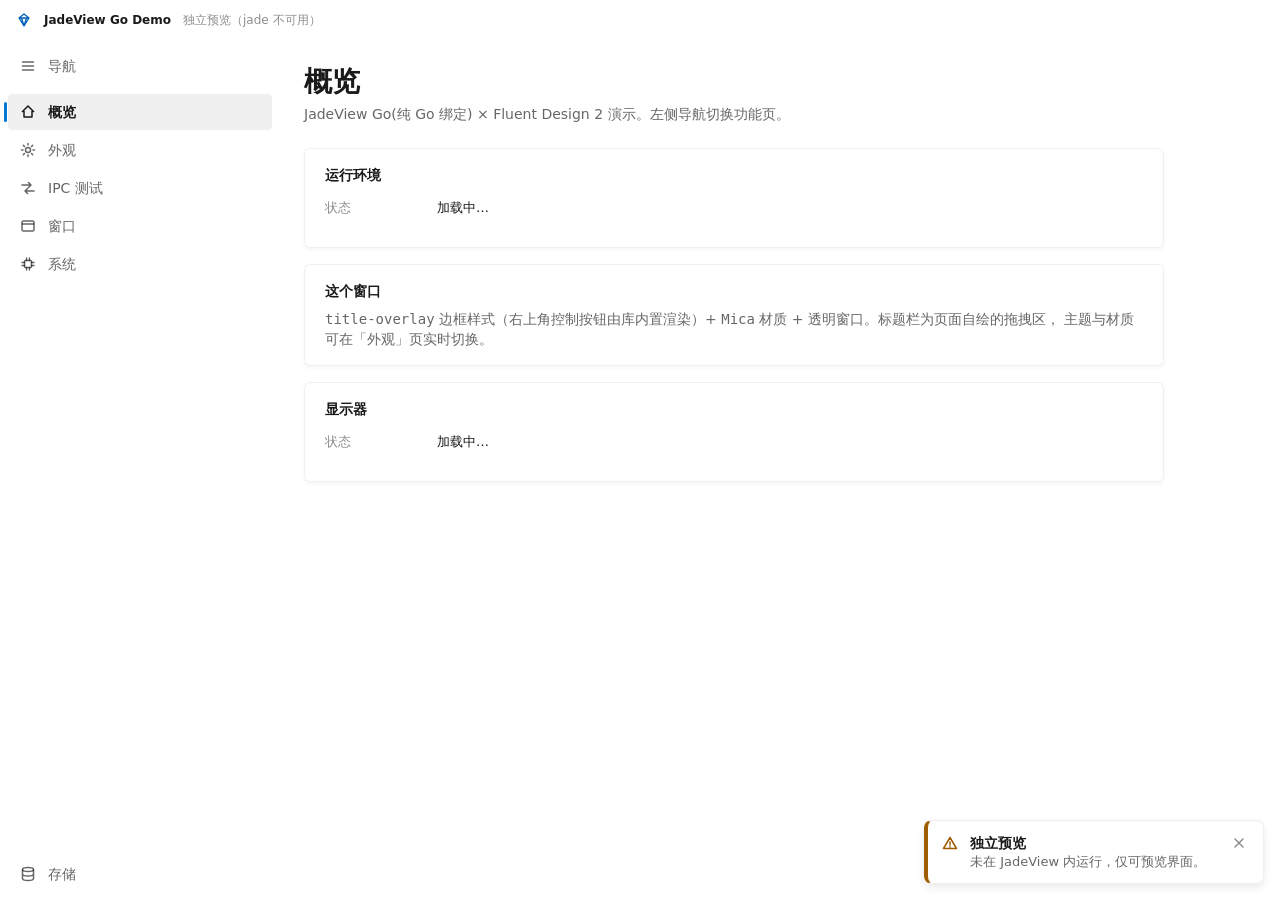
==== example/site/index.html @ f2721767 "Refactor Windows to pure Go implementation, drop cgo dependency Major architectural change: Windows " ====
<!DOCTYPE html>
<html lang="zh-CN">
<head>
<meta charset="UTF-8">
<meta name="viewport" content="width=device-width, initial-scale=1.0">
<title>JadeView Go Demo</title>
<link rel="stylesheet" href="fluent.css">
</head>
<body>
<!-- SVG 图标库（Fluent 风格线性图标，16px / 1.5px 描边 / currentColor，§5 禁用 Emoji） -->
<svg width="0" height="0" style="position:absolute" aria-hidden="true">
  <defs>
    <g id="i-logo"><path d="M3 6 L8 2 L13 6 L8 14 Z M3 6 H13 M8 14 L5.5 6 M8 14 L10.5 6"/></g>
    <g id="i-menu"><path d="M2.5 4 H13.5 M2.5 8 H13.5 M2.5 12 H13.5"/></g>
    <g id="i-home"><path d="M2 8 L8 2 L14 8 M4 7 V13 H12 V7"/></g>
    <g id="i-brush"><circle cx="8" cy="8" r="2.5"/><path d="M8 1.5 V3 M8 13 V14.5 M1.5 8 H3 M13 8 H14.5 M3.4 3.4 L4.5 4.5 M11.5 11.5 L12.6 12.6 M12.6 3.4 L11.5 4.5 M4.5 11.5 L3.4 12.6"/></g>
    <g id="i-ipc"><path d="M2 5 H11 M8.5 2.5 L11 5 L8.5 7.5 M14 11 H5 M7.5 8.5 L5 11 L7.5 13.5"/></g>
    <g id="i-window"><rect x="2" y="3" width="12" height="10" rx="1.5"/><path d="M2 6 H14"/></g>
    <g id="i-chip"><rect x="4.5" y="4.5" width="7" height="7" rx="1"/><path d="M6.5 4.5 V2 M9.5 4.5 V2 M6.5 14 V11.5 M9.5 14 V11.5 M4.5 6.5 H2 M4.5 9.5 H2 M14 6.5 H11.5 M14 9.5 H11.5"/></g>
    <g id="i-db"><ellipse cx="8" cy="3.5" rx="5.5" ry="2"/><path d="M2.5 3.5 V12.5 C2.5 13.6 5 14.5 8 14.5 C11 14.5 13.5 13.6 13.5 12.5 V3.5 M2.5 8 C2.5 9.1 5 10 8 10 C11 10 13.5 9.1 13.5 8"/></g>
    <g id="i-close"><path d="M4 4 L12 12 M12 4 L4 12"/></g>
    <g id="i-info"><circle cx="8" cy="8" r="6.25"/><path d="M8 7.5 V11 M8 5.2 V5.4"/></g>
    <g id="i-check"><circle cx="8" cy="8" r="6.25"/><path d="M5 8.2 L7.2 10.4 L11 6"/></g>
    <g id="i-warn"><path d="M8 2.5 L14.5 13.5 H1.5 Z M8 7 V10 M8 11.8 V12"/></g>
    <g id="i-error"><circle cx="8" cy="8" r="6.25"/><path d="M5.6 5.6 L10.4 10.4 M10.4 5.6 L5.6 10.4"/></g>
  </defs>
</svg>

<div id="app">
  <!-- 标题栏：内容自绘，右上角 146px 留给库内置的 最小化/最大化/关闭 -->
  <header class="title-bar">
    <svg class="icon logo" viewBox="0 0 16 16" fill="none" stroke="currentColor" stroke-width="1.3" stroke-linejoin="round"><use href="#i-logo"/></svg>
    <span class="app-name">JadeView Go Demo</span>
    <span class="app-sub" id="titleSub">Fluent Design · 纯 Go 绑定</span>
  </header>

  <div class="main">
    <!-- NavigationView -->
    <nav class="nav" id="nav" role="tablist" aria-orientation="vertical">
      <div class="nav-indicator" id="navInd"></div>
      <button class="nav-item nav-hamburger" id="hamburger" title="展开/收缩导航" aria-label="展开或收缩导航">
        <svg class="icon" viewBox="0 0 16 16" fill="none" stroke="currentColor" stroke-width="1.5" stroke-linecap="round"><use href="#i-menu"/></svg>
        <span class="label">导航</span>
      </button>
      <button class="nav-item active" data-page="overview" role="tab" aria-selected="true" title="概览">
        <svg class="icon" viewBox="0 0 16 16" fill="none" stroke="currentColor" stroke-width="1.5" stroke-linejoin="round"><use href="#i-home"/></svg>
        <span class="label">概览</span>
      </button>
      <button class="nav-item" data-page="appearance" role="tab" aria-selected="false" title="外观">
        <svg class="icon" viewBox="0 0 16 16" fill="none" stroke="currentColor" stroke-width="1.5" stroke-linecap="round"><use href="#i-brush"/></svg>
        <span class="label">外观</span>
      </button>
      <button class="nav-item" data-page="ipc" role="tab" aria-selected="false" title="IPC 测试">
        <svg class="icon" viewBox="0 0 16 16" fill="none" stroke="currentColor" stroke-width="1.5" stroke-linecap="round" stroke-linejoin="round"><use href="#i-ipc"/></svg>
        <span class="label">IPC 测试</span>
      </button>
      <button class="nav-item" data-page="window" role="tab" aria-selected="false" title="窗口">
        <svg class="icon" viewBox="0 0 16 16" fill="none" stroke="currentColor" stroke-width="1.5"><use href="#i-window"/></svg>
        <span class="label">窗口</span>
      </button>
      <button class="nav-item" data-page="system" role="tab" aria-selected="false" title="系统">
        <svg class="icon" viewBox="0 0 16 16" fill="none" stroke="currentColor" stroke-width="1.5" stroke-linecap="round"><use href="#i-chip"/></svg>
        <span class="label">系统</span>
      </button>
      <div class="nav-spacer"></div>
      <button class="nav-item" data-page="storage" role="tab" aria-selected="false" title="存储">
        <svg class="icon" viewBox="0 0 16 16" fill="none" stroke="currentColor" stroke-width="1.5"><use href="#i-db"/></svg>
        <span class="label">存储</span>
      </button>
    </nav>

    <!-- 内容区 -->
    <main class="content" id="content">

      <!-- 概览 -->
      <section class="page active stagger" id="page-overview">
        <h1>概览</h1>
        <p class="lead">JadeView Go(纯 Go 绑定) × Fluent Design 2 演示。左侧导航切换功能页。</p>
        <div class="card">
          <p class="card-title">运行环境</p>
          <dl class="kv" id="sysinfoKv"><dt>状态</dt><dd>加载中…</dd></dl>
        </div>
        <div class="card">
          <p class="card-title">这个窗口</p>
          <p style="margin:0;color:var(--text-2)">
            <code>title-overlay</code> 边框样式（右上角控制按钮由库内置渲染）+
            <code>Mica</code> 材质 + 透明窗口。标题栏为页面自绘的拖拽区，
            主题与材质可在「外观」页实时切换。
          </p>
        </div>
        <div class="card">
          <p class="card-title">显示器</p>
          <dl class="kv" id="displayKv"><dt>状态</dt><dd>加载中…</dd></dl>
        </div>
      </section>

      <!-- 外观 -->
      <section class="page" id="page-appearance">
        <h1>外观</h1>
        <p class="lead">颜色模式、窗口材质与缩放，全部实时生效。</p>

        <div class="card">
          <p class="card-title">颜色模式</p>
          <div class="seg" id="segTheme" role="tablist" aria-label="颜色模式">
            <div class="seg-ind"></div>
            <button role="tab" data-v="light">浅色</button>
            <button role="tab" data-v="dark">深色</button>
            <button role="tab" data-v="system" aria-selected="true">跟随系统</button>
          </div>
          <p class="hint">调用 set_window_theme 切换窗口主题；标题栏控制按钮图标色经 set_titlebar_overlay_style 同步。</p>
        </div>

        <div class="card">
          <p class="card-title">窗口材质（Backdrop）</p>
          <div class="mat-grid" id="matList" role="radiogroup" aria-label="窗口材质">
            <button class="mat" data-v="mica" aria-pressed="true">
              <span class="swatch sw-mica" aria-hidden="true"></span>
              <span class="mat-text"><b>Mica</b><span>云母：从壁纸取色，窗口主背景（推荐）</span></span>
              <span class="radio" aria-hidden="true"></span>
            </button>
            <button class="mat" data-v="micaAlt" aria-pressed="false">
              <span class="swatch sw-micaAlt" aria-hidden="true"></span>
              <span class="mat-text"><b>Mica Alt</b><span>云母变体：色调更深，适合侧边栏/分区</span></span>
              <span class="radio" aria-hidden="true"></span>
            </button>
            <button class="mat" data-v="acrylic" aria-pressed="false">
              <span class="swatch sw-acrylic" aria-hidden="true"></span>
              <span class="mat-text"><b>Acrylic</b><span>亚克力：实时高斯模糊，通透感最强</span></span>
              <span class="radio" aria-hidden="true"></span>
            </button>
            <button class="mat" data-v="none" aria-pressed="false">
              <span class="swatch sw-none" aria-hidden="true"></span>
              <span class="mat-text"><b>纯色</b><span>实色底：最低开销，随明暗主题换色</span></span>
              <span class="radio" aria-hidden="true"></span>
            </button>
          </div>
          <p class="hint">材质走 set_window_backdrop（Windows 11 DWM）；纯色走 set_window_background_color。</p>
        </div>

        <div class="card">
          <p class="card-title">页面缩放</p>
          <div class="seg" id="segZoom" role="tablist" aria-label="页面缩放">
            <div class="seg-ind"></div>
            <button role="tab" data-v="0.8">80%</button>
            <button role="tab" data-v="1" aria-selected="true">100%</button>
            <button role="tab" data-v="1.25">125%</button>
            <button role="tab" data-v="1.5">150%</button>
          </div>
          <p class="hint">调用 set_webview_zoom（不硬改字号）。</p>
        </div>
      </section>

      <!-- IPC 测试 -->
      <section class="page" id="page-ipc">
        <h1>IPC 测试</h1>
        <p class="lead">前端 jade.invoke ⇄ Go RegisterIPCHandler 双向通信测试台。</p>

        <div class="ipc-grid">
          <div class="ipc-left">
            <div class="card">
              <p class="card-title">前端 → 宿主（invoke）</p>
              <div class="field">
                <label for="ipcChannel">通道</label>
                <input class="input" id="ipcChannel" value="ipc-echo" list="chList" spellcheck="false">
                <datalist id="chList">
                  <option value="ipc-echo"></option><option value="sysinfo"></option>
                  <option value="displays"></option><option value="ntp"></option>
                  <option value="bounds"></option><option value="hwnd"></option>
                  <option value="yaml-all"></option><option value="clip-read"></option>
                </datalist>
              </div>
              <div class="field">
                <label for="ipcPayload">payload（JSON）</label>
                <textarea class="input" id="ipcPayload" spellcheck="false">{"msg":"你好 JadeView","n":42}</textarea>
              </div>
              <div class="row">
                <button class="btn accent" id="btnInvoke">发送</button>
                <span class="lat">往返耗时 <b id="lastLat">—</b></span>
              </div>
              <p class="hint">payload 原样送达 Go 处理器；通道可下拉选常用项或手输任意通道名。</p>
            </div>

            <div class="card">
              <p class="card-title">宿主 → 前端（推送）</p>
              <div class="field">
                <label>消息推送（send_ipc_message → jade.on）</label>
                <div class="row"><button class="btn" data-inv="ipc-push">连发 3 条推送（间隔 400ms）</button></div>
              </div>
              <div class="field" style="margin-bottom:0">
                <label>Toast 契约（§12：error 不自动消失）</label>
                <div class="row">
                  <button class="btn" data-toast="info">info</button>
                  <button class="btn" data-toast="success">success</button>
                  <button class="btn" data-toast="warning">warning</button>
                  <button class="btn" data-toast="error">error</button>
                </div>
              </div>
            </div>
          </div>

          <div class="card ipc-logcard">
            <div class="log-head">
              <p class="card-title" style="margin:0">通信日志</p>
              <button class="btn" id="btnClearLog" style="height:26px;padding:0 10px;font-size:12px">清空</button>
            </div>
            <!-- log-fill 占位定高，.log 绝对定位填充：内容再多也只在内部滚动，不撑高卡片 -->
            <div class="log-fill">
              <div class="log" id="ipcLog" role="log" aria-live="polite"></div>
            </div>
          </div>
        </div>
      </section>

      <!-- 窗口 -->
      <section class="page" id="page-window">
        <h1>窗口</h1>
        <p class="lead">窗口状态控制与查询（结果经 Toast 反馈）。</p>

        <div class="card">
          <p class="card-title">状态</p>
          <div class="switch-row" style="margin-bottom:var(--sp-m)">
            <label class="switch">
              <input type="checkbox" id="swTop" aria-label="窗口置顶">
              <span class="track"></span><span class="knob"></span>
            </label>
            <span>窗口置顶</span>
          </div>
          <div class="row">
            <button class="btn" data-inv="minimize">最小化</button>
            <button class="btn" data-inv="fullscreen">全屏切换</button>
            <button class="btn" data-inv="flash">任务栏闪烁</button>
            <button class="btn" data-inv="devtools">开/关 DevTools</button>
          </div>
        </div>

        <div class="card">
          <p class="card-title">查询</p>
          <div class="row">
            <button class="btn" data-inv="bounds">窗口边界</button>
            <button class="btn" data-inv="hwnd">句柄 ⇄ 窗口ID</button>
          </div>
        </div>
      </section>

      <!-- 系统 -->
      <section class="page" id="page-system">
        <h1>系统</h1>
        <p class="lead">系统对话框、通知、剪贴板与 NTP 网络时间。</p>

        <div class="card">
          <p class="card-title">对话框 / 通知（异步回调桥）</p>
          <div class="row">
            <button class="btn" data-inv="open-file">打开文件</button>
            <button class="btn" data-inv="save-file">保存文件</button>
            <button class="btn" data-inv="msgbox">消息框</button>
            <button class="btn" data-inv="notify">系统通知</button>
          </div>
          <p class="hint">对话框结果由 Go 异步回调经 dialog-result 推回，见「IPC 测试」页日志或 Toast。</p>
        </div>

        <div class="card">
          <p class="card-title">剪贴板 / 时间</p>
          <div class="row">
            <button class="btn" data-inv="clip-write">写入剪贴板</button>
            <button class="btn" data-inv="clip-read">读取剪贴板</button>
            <button class="btn" data-inv="ntp">NTP 网络时间</button>
          </div>
        </div>
      </section>

      <!-- 存储 -->
      <section class="page" id="page-storage">
        <h1>存储</h1>
        <p class="lead">YAML 持久化（存于 data_directory，防路径穿越、原子写入）。</p>

        <div class="card">
          <p class="card-title">demo.yaml</p>
          <div class="row">
            <button class="btn accent" data-inv="yaml-set">写入示例数据</button>
            <button class="btn" data-inv="yaml-get">读取 app.name</button>
            <button class="btn" data-inv="yaml-all">读取全部</button>
          </div>
          <div class="log" id="yamlOut" style="height:120px;margin-top:var(--sp-m)"></div>
        </div>
      </section>

    </main>
  </div>
</div>

<!-- Toast 容器（右下角堆叠，error 用 assertive） -->
<div id="toasts" role="status" aria-live="polite"></div>

<script src="app.js"></script>
</body>
</html>
---- example/site/fluent.css ----
/* ============ Fluent 2 Tokens（DESIGN.md §3/§6/§10/§11） ============ */
:root {
  /* Light 语义色 */
  --bg-solid: #F3F3F3;
  --text-1: #1A1A1A;
  --text-2: rgba(0,0,0,0.6);
  --text-3: rgba(0,0,0,0.45);
  --text-disabled: rgba(0,0,0,0.36);
  --fill-subtle: rgba(0,0,0,0.04);
  --fill-secondary: rgba(0,0,0,0.06);
  --card: rgba(255,255,255,0.7);
  --layer: rgba(255,255,255,0.5);
  --stroke: rgba(0,0,0,0.06);
  --divider: rgba(0,0,0,0.08);
  --accent: #0078D4;
  --accent-text: #005FB8;      /* 正文链接/小字强调（对比度 ≥4.5:1） */
  --accent-hover: #429CE3;
  --accent-pressed: #005A9E;
  --on-accent: #FFFFFF;
  --success: #0F7B0F;
  --caution: #9D5D00;
  --critical: #C42B1C;
  --acrylic: rgba(255,255,255,0.7);
  --mica-fallback: rgba(243,243,243,0.9);
  /* 间距（4px 网格） */
  --sp-xs: 4px; --sp-s: 8px; --sp-m: 12px; --sp-l: 16px; --sp-xl: 24px; --sp-xxl: 32px;
  /* 阴影（Elevation） */
  --shadow-2: 0 2px 4px rgba(0,0,0,0.04);
  --shadow-8: 0 4px 8px rgba(0,0,0,0.08), 0 0 2px rgba(0,0,0,0.06);
  --shadow-16: 0 8px 16px rgba(0,0,0,0.12), 0 0 2px rgba(0,0,0,0.06);
  /* 缓动（Fluent 2） */
  --fluent-decelerate: cubic-bezier(0.1, 0.9, 0.2, 1);
  --fluent-accelerate: cubic-bezier(0.9, 0.1, 1, 0.2);
  --fluent-standard:   cubic-bezier(0.8, 0, 0.2, 1);
  --fluent-point:      cubic-bezier(0.55, 0.55, 0, 1);
}
:root[data-theme="dark"] {
  --bg-solid: #202020;
  --text-1: #FFFFFF;
  --text-2: rgba(255,255,255,0.79);
  --text-3: rgba(255,255,255,0.54);
  --text-disabled: rgba(255,255,255,0.36);
  --fill-subtle: rgba(255,255,255,0.06);
  --fill-secondary: rgba(255,255,255,0.08);
  --card: rgba(255,255,255,0.05);
  --layer: rgba(58,58,58,0.3);
  --stroke: rgba(255,255,255,0.07);
  --divider: rgba(255,255,255,0.08);
  --accent: #4CC2FF;
  --accent-text: #4CC2FF;
  --accent-hover: #62CDFF;
  --accent-pressed: #0093F9;
  --on-accent: #1A1A1A;
  --success: #6CCB5F;
  --caution: #FCE100;
  --critical: #FF99A4;
  --acrylic: rgba(32,32,32,0.65);
  --mica-fallback: rgba(32,32,32,0.9);
}

/* ============ 基础 ============ */
* { box-sizing: border-box; }
html, body { height: 100%; margin: 0; overflow: hidden; }
body {
  font-family: 'Segoe UI Variable', 'Segoe UI', system-ui, sans-serif;
  font-size: 14px; line-height: 20px;
  color: var(--text-1);
  background: transparent;                 /* 透出 Mica 材质 */
  user-select: none;
}
:root[data-backdrop="none"] body { background: var(--bg-solid); }

/* 键盘焦点框（仅 :focus-visible，鼠标点击不显示） */
:focus-visible { outline: 2px solid var(--text-1); outline-offset: 2px; border-radius: 4px; }
:focus:not(:focus-visible) { outline: none; }

/* Win11 细滚动条 */
::-webkit-scrollbar { width: 6px; height: 6px; }
::-webkit-scrollbar-thumb { background: var(--text-3); border-radius: 3px; }
::-webkit-scrollbar-track { background: transparent; }

/* 减弱动效（无障碍） */
@media (prefers-reduced-motion: reduce) {
  *, *::before, *::after {
    animation-duration: 0.01ms !important;
    animation-iteration-count: 1 !important;
    transition-duration: 0.01ms !important;
  }
}

.icon { width: 16px; height: 16px; flex: 0 0 auto; color: currentColor; }

/* ============ 布局骨架 ============ */
#app { display: grid; grid-template-rows: 40px 1fr; height: 100%; }

/* --- 标题栏（title-overlay：右上角 146px 留给库内置控制按钮） --- */
.title-bar {
  display: flex; align-items: center; gap: var(--sp-m);
  padding: 0 146px 0 var(--sp-l);
  app-region: drag; -webkit-app-region: drag;
}
.title-bar .logo { color: var(--accent-text); }
.title-bar .app-name { font-size: 12px; font-weight: 600; }
.title-bar .app-sub  { font-size: 12px; color: var(--text-3); }
html[data-inactive] .title-bar .app-name { color: var(--text-2); }   /* 非激活态变暗 */
html[data-inactive] .title-bar .logo { filter: saturate(0.6); opacity: .7; }

.main { display: grid; grid-template-columns: auto 1fr; min-height: 0; }

/* --- NavigationView（§9 / §11.7） --- */
.nav {
  position: relative; width: 280px; padding: var(--sp-s);
  display: flex; flex-direction: column; gap: 2px;
  transition: width 250ms var(--fluent-standard);
}
.nav[data-collapsed] { width: 48px; padding: var(--sp-s) 4px; }
.nav-indicator {
  position: absolute; top: 0; left: 4px; width: 3px; border-radius: 2px;
  background: var(--accent);
  transition: transform 250ms var(--fluent-point), height 250ms var(--fluent-point);
}
.nav-item {
  display: flex; align-items: center; gap: var(--sp-m);
  height: 36px; padding: 0 var(--sp-m); border: none; border-radius: 4px;
  background: transparent; color: var(--text-2); font: inherit;
  cursor: pointer; white-space: nowrap; overflow: hidden;
  transition: background 83ms var(--fluent-decelerate);
}
.nav-item:hover  { background: var(--fill-subtle); color: var(--text-1); }
.nav-item:active { background: var(--fill-secondary); }
.nav-item.active { background: var(--fill-secondary); color: var(--text-1); font-weight: 600; }
.nav-item .label { opacity: 1; transition: opacity 150ms var(--fluent-decelerate); }
.nav[data-collapsed] .label { opacity: 0; pointer-events: none; }
.nav-hamburger { margin-bottom: var(--sp-s); }
.nav-spacer { flex: 1; }

/* --- 内容区 --- */
.content { min-width: 0; overflow-y: auto; padding: var(--sp-xl) var(--sp-xl) var(--sp-xxl); }
.page { display: none; max-width: 860px; }
.page.active { display: block; animation: page-entrance 250ms var(--fluent-decelerate); }
@keyframes page-entrance { from { opacity: 0; transform: translateY(28px); } to { opacity: 1; transform: none; } }

.page h1 { font-size: 28px; line-height: 36px; font-weight: 600; margin: 0 0 var(--sp-xs); }
.page .lead { color: var(--text-2); margin: 0 0 var(--sp-xl); }
h2.sec { font-size: 20px; line-height: 28px; font-weight: 600; margin: var(--sp-xl) 0 var(--sp-m); }

/* --- Card / Layer（图层系统 §3） --- */
.card {
  background: var(--card); border: 1px solid var(--stroke); border-radius: 6px;
  box-shadow: var(--shadow-2); padding: var(--sp-l) 20px; margin-bottom: var(--sp-l);
}
.card .card-title { font-weight: 600; margin: 0 0 var(--sp-s); }
.card .hint { font-size: 12px; line-height: 16px; color: var(--text-3); margin-top: var(--sp-s); }
.stagger .card { animation: item-in 200ms var(--fluent-decelerate) both; }
.stagger .card:nth-child(1) { animation-delay: 0ms; }
.stagger .card:nth-child(2) { animation-delay: 40ms; }
.stagger .card:nth-child(3) { animation-delay: 80ms; }
.stagger .card:nth-child(4) { animation-delay: 120ms; }
@keyframes item-in { from { opacity: 0; transform: translateY(12px); } to { opacity: 1; transform: none; } }

.row  { display: flex; flex-wrap: wrap; gap: var(--sp-s); align-items: center; }
.kv   { display: grid; grid-template-columns: 96px 1fr; gap: var(--sp-xs) var(--sp-l); font-size: 13px; }
.kv dt { color: var(--text-3); } .kv dd { margin: 0; user-select: text; }

/* --- Button（32px / 4px 圆角 / 底边加深 / 四态） --- */
.btn {
  display: inline-flex; align-items: center; gap: var(--sp-s);
  height: 32px; padding: 0 var(--sp-m); border-radius: 4px;
  border: 1px solid var(--stroke); border-bottom-color: rgba(0,0,0,0.16);
  background: var(--card); color: var(--text-1); font: inherit; cursor: pointer;
  transition: background 83ms var(--fluent-decelerate);
}
/* 深色下暗色底边会隐形：翻转为浅色高光边（WinUI 深色主题的立体边做法） */
:root[data-theme="dark"] .btn {
  border-color: rgba(255,255,255,0.07);
  border-bottom-color: rgba(255,255,255,0.16);
}
.btn:hover  { background: var(--fill-subtle); }
.btn:active { background: var(--fill-secondary); }
.btn:active > * { opacity: .8; }             /* 独立按钮：按下内容轻微降透明 */
.btn:disabled { color: var(--text-disabled); cursor: not-allowed; box-shadow: none; }
.btn.accent {
  background: var(--accent); border-color: transparent; color: var(--on-accent); font-weight: 600;
}
.btn.accent:hover  { background: var(--accent-hover); }
.btn.accent:active { background: var(--accent-pressed); }

/* --- TextBox --- */
.input, textarea.input {
  height: 32px; padding: 0 var(--sp-s); border-radius: 4px;
  border: 1px solid var(--stroke); border-bottom: 1px solid var(--text-3);
  background: var(--card); color: var(--text-1); font: inherit;
  user-select: text;
}
textarea.input { height: auto; min-height: 64px; padding: 6px var(--sp-s); resize: vertical; font-family: Consolas, ui-monospace, monospace; font-size: 13px; }
.input:focus { border-bottom: 2px solid var(--accent); outline: none; }

/* --- 分段控件 SelectorBar（§6.8 B：共享药丸滑动） --- */
.seg {
  position: relative; display: inline-flex; gap: 2px;
  padding: 3px; border-radius: 6px;
  background: var(--fill-secondary); border: 1px solid var(--stroke);
}
.seg-ind {
  position: absolute; top: 3px; left: 0; height: calc(100% - 6px); border-radius: 4px;
  background: var(--card); border: 1px solid var(--stroke); box-shadow: var(--shadow-2);
  transition: transform 250ms var(--fluent-point), width 250ms var(--fluent-point);
}
.seg button {
  position: relative; z-index: 1; height: 26px; padding: 0 var(--sp-m);
  border: none; border-radius: 4px; background: transparent;
  color: var(--text-2); font: inherit; cursor: pointer;
}
.seg button:hover { color: var(--text-1); }
.seg button[aria-selected="true"] { color: var(--text-1); font-weight: 600; }

/* --- ToggleSwitch（20×40） --- */
.switch { position: relative; width: 40px; height: 20px; flex: 0 0 auto; cursor: pointer; }
.switch input { position: absolute; opacity: 0; inset: 0; margin: 0; cursor: pointer; }
.switch .track {
  position: absolute; inset: 0; border-radius: 10px;
  border: 1px solid var(--text-3); background: transparent;
  transition: background 150ms var(--fluent-standard), border-color 150ms var(--fluent-standard);
}
.switch .knob {
  position: absolute; top: 4px; left: 4px; width: 12px; height: 12px; border-radius: 50%;
  background: var(--text-3); transition: transform 150ms var(--fluent-decelerate), background 150ms;
}
.switch input:checked + .track { background: var(--accent); border-color: var(--accent); }
.switch input:checked ~ .knob  { transform: translateX(20px); background: var(--on-accent); }
.switch-row { display: flex; align-items: center; gap: var(--sp-m); }

/* --- 材质选择（单选卡片：色板预览 + 名称说明 + 单选圆点） --- */
.mat-grid { display: grid; grid-template-columns: repeat(auto-fit, minmax(280px, 1fr)); gap: var(--sp-s); }
.mat {
  display: flex; align-items: center; gap: var(--sp-m);
  padding: var(--sp-m); border-radius: 4px; text-align: left;
  border: 1px solid var(--stroke); background: var(--card); color: var(--text-1);
  font: inherit; cursor: pointer; transition: background 83ms var(--fluent-decelerate);
}
.mat:hover { background: var(--fill-subtle); }
.mat:active { background: var(--fill-secondary); }
.mat[aria-pressed="true"] { border-color: var(--accent); background: var(--fill-secondary); }
.mat .swatch {
  width: 48px; height: 32px; border-radius: 4px; flex: 0 0 auto;
  border: 1px solid var(--divider);
}
.sw-mica    { background: linear-gradient(135deg, #9DB3CC, #6E8CB0); }
.sw-micaAlt { background: linear-gradient(135deg, #6E809A, #47586E); }
.sw-acrylic { background: linear-gradient(120deg, rgba(150,185,225,0.95) 20%, rgba(215,170,205,0.8) 60%, rgba(160,215,200,0.85)); }
.sw-none    { background: var(--bg-solid); }
.mat .mat-text { flex: 1; min-width: 0; }
.mat b { display: block; margin-bottom: 1px; }
.mat span { font-size: 12px; line-height: 16px; color: var(--text-3); }
.mat .radio {
  width: 18px; height: 18px; border-radius: 50%; flex: 0 0 auto;
  border: 1px solid var(--text-3); background: transparent;
  transition: border 150ms var(--fluent-standard);
}
.mat[aria-pressed="true"] .radio { border: 5px solid var(--accent); }  /* WinUI 单选点 */

/* --- IPC 测试台布局：宽屏左右分栏，日志通高 --- */
.ipc-grid { display: grid; grid-template-columns: 1fr; gap: var(--sp-l); align-items: stretch; }
@media (min-width: 900px) { .ipc-grid { grid-template-columns: minmax(0, 11fr) minmax(0, 9fr); } }
.ipc-grid .card { margin-bottom: 0; }
.ipc-left { display: flex; flex-direction: column; gap: var(--sp-l); min-width: 0; }
.ipc-logcard { display: flex; flex-direction: column; min-width: 0; }
/* 日志高度与内容解耦：log-fill 只负责占满剩余空间（下限 280px），
   .log 绝对定位填充其内——内容不参与布局计算，只能在内部滚动 */
.ipc-logcard .log-fill { position: relative; flex: 1; min-height: 280px; margin-top: var(--sp-s); }
.ipc-logcard .log-fill .log { position: absolute; inset: 0; height: auto; }
.log-head { display: flex; align-items: center; justify-content: space-between; }
.field { display: flex; flex-direction: column; gap: var(--sp-xs); margin-bottom: var(--sp-m); }
.field > label { font-size: 12px; color: var(--text-3); }
.lat { font-size: 12px; color: var(--text-3); }
.lat b { color: var(--accent-text); font-weight: 600; font-variant-numeric: tabular-nums; }

/* --- 日志（IPC 页） --- */
.log {
  background: var(--layer); border: 1px solid var(--stroke); border-radius: 4px;
  padding: var(--sp-m); height: 180px; overflow-y: auto;
  font-family: Consolas, ui-monospace, monospace; font-size: 12px; line-height: 18px;
  white-space: pre-wrap; word-break: break-all; color: var(--text-2); user-select: text;
}
.log .t { color: var(--text-3); }
.log .ok { color: var(--accent-text); }

/* --- Toast（§12：右下角、Acrylic、等级色条） --- */
#toasts {
  position: fixed; right: 16px; bottom: 16px; z-index: 100;
  display: flex; flex-direction: column; gap: var(--sp-s);
}
.toast {
  display: flex; gap: var(--sp-m); align-items: flex-start;
  width: 340px; padding: var(--sp-m) 14px; border-radius: 8px;
  background: var(--acrylic); border: 1px solid var(--stroke);
  border-left: 4px solid var(--accent); box-shadow: var(--shadow-8);
  backdrop-filter: blur(60px) saturate(125%); -webkit-backdrop-filter: blur(60px) saturate(125%);
  animation: toast-in 250ms var(--fluent-decelerate);
}
.toast.success { border-left-color: var(--success); }
.toast.warning { border-left-color: var(--caution); }
.toast.error   { border-left-color: var(--critical); }
.toast .toast-icon { margin-top: 2px; }
.toast.info    .toast-icon { color: var(--accent-text); }
.toast.success .toast-icon { color: var(--success); }
.toast.warning .toast-icon { color: var(--caution); }
.toast.error   .toast-icon { color: var(--critical); }
.toast .body { flex: 1; min-width: 0; }
.toast .title { font-weight: 600; }
.toast .msg { color: var(--text-2); font-size: 13px; line-height: 18px;
  display: -webkit-box; -webkit-line-clamp: 2; -webkit-box-orient: vertical; overflow: hidden; }
.toast .close {
  border: none; background: transparent; color: var(--text-3); cursor: pointer;
  padding: 2px; border-radius: 4px; line-height: 0;
}
.toast .close:hover { background: var(--fill-subtle); color: var(--text-1); }
.toast-out { animation: toast-out 150ms var(--fluent-accelerate) forwards; }
@keyframes toast-in  { from { opacity: 0; transform: translateX(24px); } }
@keyframes toast-out { to   { opacity: 0; transform: translateX(24px); } }
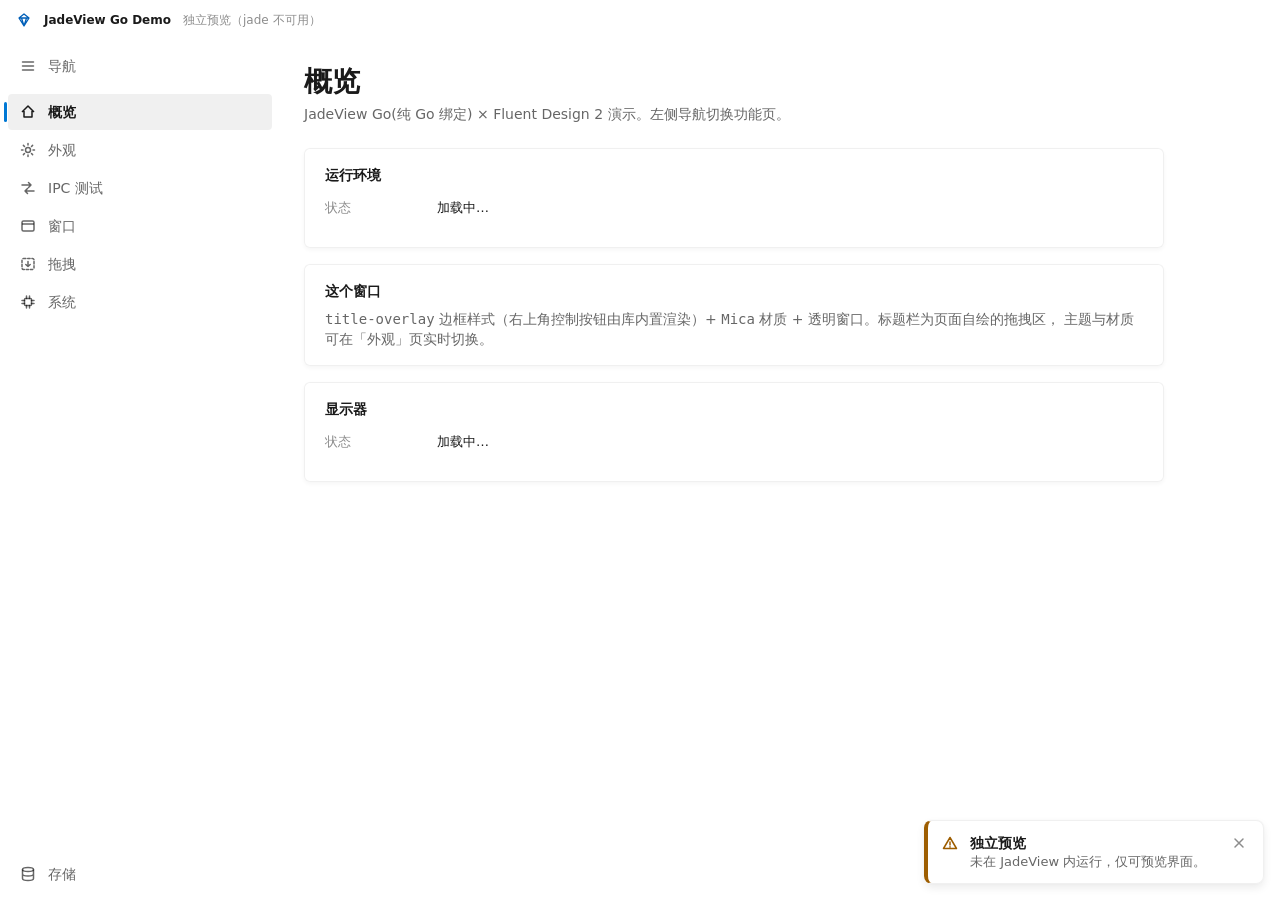
==== commit ef8449aa: "feat(example): drag & drop demos — jade-region-drag titlebar and drag-drop file page - Titlebar drag" ====
--- a/example/site/index.html
+++ b/example/site/index.html
@@ -18,6 +18,7 @@
     <g id="i-window"><rect x="2" y="3" width="12" height="10" rx="1.5"/><path d="M2 6 H14"/></g>
     <g id="i-chip"><rect x="4.5" y="4.5" width="7" height="7" rx="1"/><path d="M6.5 4.5 V2 M9.5 4.5 V2 M6.5 14 V11.5 M9.5 14 V11.5 M4.5 6.5 H2 M4.5 9.5 H2 M14 6.5 H11.5 M14 9.5 H11.5"/></g>
     <g id="i-db"><ellipse cx="8" cy="3.5" rx="5.5" ry="2"/><path d="M2.5 3.5 V12.5 C2.5 13.6 5 14.5 8 14.5 C11 14.5 13.5 13.6 13.5 12.5 V3.5 M2.5 8 C2.5 9.1 5 10 8 10 C11 10 13.5 9.1 13.5 8"/></g>
+    <g id="i-drop"><rect x="2" y="2.5" width="12" height="11" rx="1.5" stroke-dasharray="2.4 1.8"/><path d="M8 5.5 V10.5 M5.8 8.5 L8 10.5 L10.2 8.5"/></g>
     <g id="i-close"><path d="M4 4 L12 12 M12 4 L4 12"/></g>
     <g id="i-info"><circle cx="8" cy="8" r="6.25"/><path d="M8 7.5 V11 M8 5.2 V5.4"/></g>
     <g id="i-check"><circle cx="8" cy="8" r="6.25"/><path d="M5 8.2 L7.2 10.4 L11 6"/></g>
@@ -27,8 +28,10 @@
 </svg>
 
 <div id="app">
-  <!-- 标题栏：内容自绘，右上角 146px 留给库内置的 最小化/最大化/关闭 -->
-  <header class="title-bar">
+  <!-- 标题栏：内容自绘，右上角 146px 留给库内置的 最小化/最大化/关闭。
+       拖动用 v2.3 的 jade-region-drag（运行时自动注入，替代 -webkit-app-region:drag）：
+       单击拖动/贴边/双击最大化同旧方式，但右键不弹系统标题栏菜单 -->
+  <header class="title-bar" jade-region-drag>
     <svg class="icon logo" viewBox="0 0 16 16" fill="none" stroke="currentColor" stroke-width="1.3" stroke-linejoin="round"><use href="#i-logo"/></svg>
     <span class="app-name">JadeView Go Demo</span>
     <span class="app-sub" id="titleSub">Fluent Design · 纯 Go 绑定</span>
@@ -58,6 +61,10 @@
         <svg class="icon" viewBox="0 0 16 16" fill="none" stroke="currentColor" stroke-width="1.5"><use href="#i-window"/></svg>
         <span class="label">窗口</span>
       </button>
+      <button class="nav-item" data-page="dragdrop" role="tab" aria-selected="false" title="拖拽">
+        <svg class="icon" viewBox="0 0 16 16" fill="none" stroke="currentColor" stroke-width="1.5" stroke-linecap="round" stroke-linejoin="round"><use href="#i-drop"/></svg>
+        <span class="label">拖拽</span>
+      </button>
       <button class="nav-item" data-page="system" role="tab" aria-selected="false" title="系统">
         <svg class="icon" viewBox="0 0 16 16" fill="none" stroke="currentColor" stroke-width="1.5" stroke-linecap="round"><use href="#i-chip"/></svg>
         <span class="label">系统</span>
@@ -82,7 +89,8 @@
         </div>
         <div class="card">
           <p class="card-title">这个窗口</p>
-          <p style="margin:0;color:var(--text-2)">
+          <!-- 非 Windows 11 平台由 app.js applyPlatform 改写为对应描述 -->
+          <p id="winDesc" style="margin:0;color:var(--text-2)">
             <code>title-overlay</code> 边框样式（右上角控制按钮由库内置渲染）+
             <code>Mica</code> 材质 + 透明窗口。标题栏为页面自绘的拖拽区，
             主题与材质可在「外观」页实时切换。
@@ -242,6 +250,50 @@
         </div>
       </section>
 
+      <!-- 拖拽 -->
+      <section class="page" id="page-dragdrop">
+        <h1>拖拽</h1>
+        <p class="lead">窗口拖动区（jade-region-drag，v2.3）与文件拖放（drag-drop 事件，v2.2）。</p>
+
+        <div class="card">
+          <p class="card-title">窗口拖动区（jade-region-drag）</p>
+          <div class="drag-demo" jade-region-drag>
+            <svg class="icon" viewBox="0 0 16 16" fill="none" stroke="currentColor" stroke-width="1.5" stroke-linecap="round"><use href="#i-window"/></svg>
+            <span class="drag-demo-text">按住这里拖动窗口 · 双击最大化/还原 · 右键只是普通页面右键</span>
+            <button class="btn" id="btnNoDrag" jade-region-no-drag>no-drag 挖洞按钮</button>
+          </div>
+          <p class="hint">
+            HTML 布尔属性即生效（运行时自动注入，无需 JS）：<code>jade-region-drag</code> 标记容器及后代可拖动，
+            <code>jade-region-no-drag</code> 在其中挖洞保持可点击。与旧 CSS <code>-webkit-app-region: drag</code>
+            的区别：右键不弹系统标题栏菜单。顶部标题栏也已换用此方式。
+          </p>
+        </div>
+
+        <div class="card">
+          <div class="log-head" style="margin-bottom:var(--sp-m)">
+            <p class="card-title" style="margin:0">文件拖放（drag-drop 事件）</p>
+            <div class="switch-row">
+              <label class="switch">
+                <input type="checkbox" id="swReject" aria-label="拒绝拖入">
+                <span class="track"></span><span class="knob"></span>
+              </label>
+              <span>拒绝拖入（enter 同步拦截）</span>
+            </div>
+          </div>
+          <div class="dropzone" id="dropzone">
+            <svg class="icon dz-icon" viewBox="0 0 16 16" fill="none" stroke="currentColor" stroke-width="1.5" stroke-linecap="round" stroke-linejoin="round"><use href="#i-drop"/></svg>
+            <p class="dz-title">把文件拖进这个窗口</p>
+            <p class="dz-sub" id="dzStatus">宿主注册 drag-drop 后接管拖拽，enter / over / drop / leave 全程经 IPC 转发回页面</p>
+          </div>
+          <ul class="drop-files" id="dropFiles"></ul>
+          <div class="log" id="dragLog" style="height:140px;margin-top:var(--sp-m)"></div>
+          <p class="hint">
+            开启「拒绝拖入」后，Go 回调在 <code>enter</code> 里同步返回非空值（v2.3 拦截），
+            光标变禁止样式且不会再有 <code>drop</code>；<code>drop</code> 由宿主消费并把 paths 推回页面。
+          </p>
+        </div>
+      </section>
+
       <!-- 系统 -->
       <section class="page" id="page-system">
         <h1>系统</h1>
--- a/example/site/fluent.css
+++ b/example/site/fluent.css
@@ -93,17 +93,22 @@
 /* ============ 布局骨架 ============ */
 #app { display: grid; grid-template-rows: 40px 1fr; height: 100%; }
 
-/* --- 标题栏（title-overlay：右上角 146px 留给库内置控制按钮） --- */
+/* --- 标题栏（title-overlay：右上角 146px 留给库内置控制按钮） ---
+   拖动区改由 HTML 属性 jade-region-drag 声明（见 index.html），
+   不再用 -webkit-app-region:drag——右键因此不会弹出系统标题栏菜单 */
 .title-bar {
   display: flex; align-items: center; gap: var(--sp-m);
   padding: 0 146px 0 var(--sp-l);
-  app-region: drag; -webkit-app-region: drag;
 }
 .title-bar .logo { color: var(--accent-text); }
 .title-bar .app-name { font-size: 12px; font-weight: 600; }
 .title-bar .app-sub  { font-size: 12px; color: var(--text-3); }
 html[data-inactive] .title-bar .app-name { color: var(--text-2); }   /* 非激活态变暗 */
 html[data-inactive] .title-bar .logo { filter: saturate(0.6); opacity: .7; }
+
+/* 非 Windows（app.js 按宿主 env 通道设置 data-os）：系统自带标题栏，隐藏自绘标题栏行 */
+html[data-os]:not([data-os="windows"]) .title-bar { display: none; }
+html[data-os]:not([data-os="windows"]) #app { grid-template-rows: 1fr; }
 
 .main { display: grid; grid-template-columns: auto 1fr; min-height: 0; }
 
@@ -241,6 +246,7 @@
 .mat:hover { background: var(--fill-subtle); }
 .mat:active { background: var(--fill-secondary); }
 .mat[aria-pressed="true"] { border-color: var(--accent); background: var(--fill-secondary); }
+.mat:disabled { opacity: .45; pointer-events: none; }   /* 平台不支持的材质（非 Win11） */
 .mat .swatch {
   width: 48px; height: 32px; border-radius: 4px; flex: 0 0 auto;
   border: 1px solid var(--divider);
@@ -285,6 +291,48 @@
 .log .t { color: var(--text-3); }
 .log .ok { color: var(--accent-text); }
 
+/* --- 拖拽页 --- */
+/* 窗口拖动区演示块：整块可拖（jade-region-drag），内嵌 no-drag 按钮演示挖洞 */
+.drag-demo {
+  display: flex; align-items: center; gap: var(--sp-m);
+  padding: var(--sp-l); border-radius: 4px;
+  background: var(--fill-subtle); border: 1px solid var(--stroke);
+  color: var(--text-2); cursor: grab;
+}
+.drag-demo:active { cursor: grabbing; }
+.drag-demo .drag-demo-text { flex: 1; }
+/* Linux 上 jade-region-drag 为 Windows 特性，退回 CSS 拖动区（系统标题栏仍在，仅作演示） */
+html[data-os]:not([data-os="windows"]) .drag-demo { app-region: drag; -webkit-app-region: drag; }
+html[data-os]:not([data-os="windows"]) .drag-demo .btn { app-region: no-drag; -webkit-app-region: no-drag; }
+
+/* 文件拖放区：状态高亮由宿主转发的 drag-drop 事件驱动（over=可放，deny=被拦截） */
+.dropzone {
+  display: flex; flex-direction: column; align-items: center; justify-content: center;
+  gap: var(--sp-xs); padding: var(--sp-xxl) var(--sp-l);
+  border: 1.5px dashed var(--text-3); border-radius: 8px;
+  color: var(--text-2); text-align: center;
+  transition: border-color 150ms var(--fluent-standard), background 150ms var(--fluent-standard);
+}
+.dropzone .dz-icon { width: 28px; height: 28px; color: var(--text-3); }
+.dropzone .dz-title { margin: var(--sp-xs) 0 0; font-weight: 600; color: var(--text-1); }
+.dropzone .dz-sub { margin: 0; font-size: 12px; color: var(--text-3); }
+.dropzone.over { border-color: var(--accent); background: var(--fill-secondary); }
+.dropzone.over .dz-icon { color: var(--accent-text); }
+.dropzone.deny { border-color: var(--critical); background: var(--fill-subtle); }
+.dropzone.deny .dz-icon { color: var(--critical); }
+
+/* 已放下的文件列表（文件名加粗 + 完整路径次要色） */
+.drop-files { list-style: none; margin: var(--sp-m) 0 0; padding: 0; display: none; }
+.drop-files:not(:empty) { display: block; }
+.drop-files li {
+  display: flex; align-items: baseline; gap: var(--sp-s);
+  padding: var(--sp-s) var(--sp-m); border-radius: 4px;
+  background: var(--fill-subtle); margin-bottom: var(--sp-xs);
+  font-size: 12px; user-select: text;
+}
+.drop-files li b { color: var(--text-1); flex: 0 0 auto; }
+.drop-files li span { color: var(--text-3); word-break: break-all; }
+
 /* --- Toast（§12：右下角、Acrylic、等级色条） --- */
 #toasts {
   position: fixed; right: 16px; bottom: 16px; z-index: 100;
